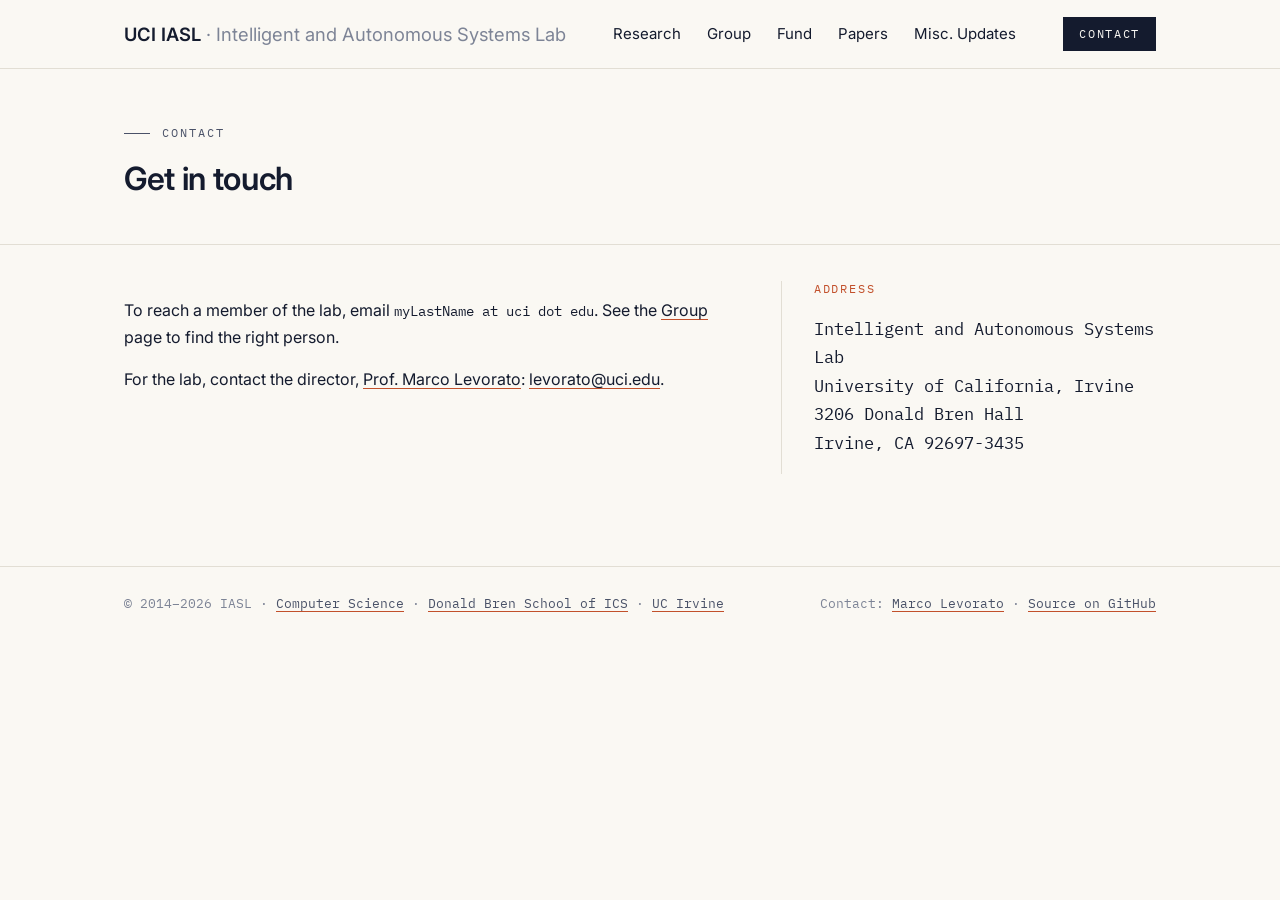
==== contact.html @ 03bd8727 "Add lightweight static IASL website Plain HTML pages (home, research, group, fund, papers, updates, " ====
<!doctype html>
<html lang="en">
<head>
<meta charset="utf-8">
<meta name="viewport" content="width=device-width, initial-scale=1">
<title>Contact — UCI IASL</title>
<meta name="description" content="Intelligent and Autonomous Systems Lab, University of California, Irvine">
<link rel="icon" href="favicon.ico">
<link rel="preconnect" href="https://fonts.googleapis.com">
<link rel="preconnect" href="https://fonts.gstatic.com" crossorigin>
<link href="https://fonts.googleapis.com/css2?family=IBM+Plex+Mono:wght@400;500&family=Inter:ital,wght@0,400;0,500;0,600;1,400&display=swap" rel="stylesheet">
<link rel="stylesheet" href="css/style.css">
</head>
<body>

<header class="site-header">
  <div class="wrap">
    <a class="brand" href="index.html">UCI IASL <span>· Intelligent and Autonomous Systems Lab</span></a>
    <nav class="nav"><a href="research.html">Research</a><a href="group.html">Group</a><a href="fund.html">Fund</a><a href="papers.html">Papers</a><a href="updates.html">Misc. Updates</a></nav>
    <a class="btn" href="contact.html">Contact</a>
  </div>
</header>

<main>
<section class="page-head">
  <div class="wrap">
    <p class="kicker">Contact</p>
    <h1>Get in touch</h1>
  </div>
</section>
<section class="section">
  <div class="wrap grid-2">
    <div>
      <p>To reach a member of the lab, email <span class="mono">myLastName at uci dot edu</span>. See the <a href="group.html">Group</a> page to find the right person.</p>
      <p>For the lab, contact the director, <a href="levorato.html">Prof. Marco Levorato</a>: <a href="mailto:levorato@uci.edu">levorato@uci.edu</a>.</p>
    </div>
    <div class="aside">
      <p class="label">Address</p>
      <p class="mono" style="font-style:normal">Intelligent and Autonomous Systems Lab<br>University of California, Irvine<br>3206 Donald Bren Hall<br>Irvine, CA 92697-3435</p>
    </div>
  </div>
</section>
</main>

<footer class="site-footer">
  <div class="wrap">
    <div>© 2014–2026 IASL · <a href="https://www.cs.uci.edu">Computer Science</a> · <a href="https://www.ics.uci.edu">Donald Bren School of ICS</a> · <a href="https://uci.edu">UC Irvine</a></div>
    <div>Contact: <a href="mailto:levorato@uci.edu">Marco Levorato</a> · <a href="https://github.com/uci-iasl/website">Source on GitHub</a></div>
  </div>
</footer>

</body>
</html>
---- css/style.css ----
/* IASL — one stylesheet for every page. Edit the tokens below to restyle. */
:root {
  --paper: #faf8f3;      /* page background (warm off-white) */
  --ink: #141b2e;        /* primary text, navy */
  --ink-2: #4a5268;      /* secondary text */
  --ink-3: #7d8496;      /* muted labels */
  --rule: #e2ded4;       /* hairlines */
  --accent: #c2502b;     /* rust accent */
  --band: #121a2e;       /* dark navy band */
  --band-ink: #e9e6de;
  --sans: "Inter", -apple-system, BlinkMacSystemFont, "Segoe UI", Helvetica, Arial, sans-serif;
  --mono: "IBM Plex Mono", ui-monospace, SFMono-Regular, Menlo, Consolas, monospace;
  --max: 1080px;
}

* { box-sizing: border-box; }
html { -webkit-text-size-adjust: 100%; }
body {
  margin: 0;
  background: var(--paper);
  color: var(--ink);
  font: 16px/1.65 var(--sans);
}
a { color: inherit; text-decoration-color: var(--accent); text-decoration-thickness: 1px; text-underline-offset: 3px; }
a:hover { color: var(--accent); }
img { max-width: 100%; height: auto; }

.wrap { max-width: var(--max); margin: 0 auto; padding: 0 24px; }

/* ---------- Header ---------- */
.site-header { border-bottom: 1px solid var(--rule); }
.site-header .wrap {
  display: flex; align-items: center; justify-content: space-between;
  gap: 24px; min-height: 68px; flex-wrap: wrap; padding-block: 12px;
}
.brand { font-size: 1.15rem; font-weight: 600; text-decoration: none; white-space: nowrap; }
.brand span { color: var(--ink-3); font-weight: 400; }
@media (max-width: 1100px) { .brand span { display: none; } }
.nav { display: flex; gap: 26px; flex-wrap: wrap; font: 15px/1 var(--sans); }
.nav a { text-decoration: none; color: var(--ink); padding: 6px 0; border-bottom: 1px solid transparent; }
.nav a:hover, .nav a[aria-current="page"] { border-bottom-color: var(--accent); color: var(--ink); }
.btn {
  font: 12px/1 var(--mono); letter-spacing: .14em; text-transform: uppercase;
  background: var(--ink); color: var(--paper); padding: 11px 16px; text-decoration: none;
}
.btn:hover { background: var(--accent); color: #fff; }

/* ---------- Type helpers ---------- */
.kicker {
  font: 12px/1.4 var(--mono); letter-spacing: .16em; text-transform: uppercase;
  color: var(--ink-2); display: flex; align-items: center; gap: 12px; margin: 0 0 18px;
}
.kicker::before { content: ""; width: 26px; height: 1px; background: var(--ink-2); }
.label { font: 12px/1.4 var(--mono); letter-spacing: .16em; text-transform: uppercase; color: var(--accent); margin: 0 0 10px; }
.mono { font-family: var(--mono); font-size: 14px; line-height: 1.7; }
.muted { color: var(--ink-3); }
em.accent { color: var(--accent); }

h1 { font-weight: 600; font-size: 2rem; line-height: 1.2; letter-spacing: -.01em; margin: 0 0 18px; }
h2 { font-weight: 600; font-size: 1.45rem; line-height: 1.3; margin: 0 0 14px; }
h3 { font-weight: 600; font-size: 1.08rem; margin: 26px 0 8px; }
.lede { font-size: 1.1rem; color: var(--ink-2); max-width: 44rem; }

/* ---------- Layout ---------- */
.page-head { padding: 56px 0 28px; }
.section { padding: 36px 0; border-top: 1px solid var(--rule); }
.section:first-of-type { border-top: 0; }
.grid-2 { display: grid; grid-template-columns: 1.6fr 1fr; gap: 56px; }
.aside { border-left: 1px solid var(--rule); padding-left: 32px; }
.aside p:not(.label) { font-style: italic; font-size: 1.05rem; }
@media (max-width: 820px) {
  .grid-2 { grid-template-columns: 1fr; gap: 28px; }
  .aside { border-left: 0; padding-left: 0; border-top: 1px solid var(--rule); padding-top: 24px; }
}

/* Section with a label column on the left (research areas, years, roles) */
.split { display: grid; grid-template-columns: 200px 1fr; gap: 32px; }
.split > .label { padding-top: 6px; }
@media (max-width: 720px) { .split { grid-template-columns: 1fr; gap: 6px; } }

/* ---------- Dark "latest" band ---------- */
.band { background: var(--band); color: var(--band-ink); padding: 40px 0; margin-top: 40px; }
.band .wrap { display: grid; grid-template-columns: 140px repeat(auto-fit, minmax(220px, 1fr)); gap: 0; }
.band .label { color: var(--accent); }
.band .all { font: 11px/1 var(--mono); letter-spacing: .16em; text-transform: uppercase; color: #9aa0b0; text-decoration: none; }
.band .item { border-left: 1px solid #2c3550; padding: 0 22px; }
.band .date { font: 12px/1 var(--mono); letter-spacing: .1em; color: var(--accent); margin-bottom: 10px; }
.band .item p { margin: 0; font-size: 1rem; line-height: 1.5; }
@media (max-width: 720px) {
  .band .wrap { grid-template-columns: 1fr; gap: 22px; }
  .band .item { border-left: 0; border-top: 1px solid #2c3550; padding: 18px 0 0; }
}

/* ---------- Lists ---------- */
.plain { list-style: none; padding: 0; margin: 0; }
.plain > li { padding: 14px 0; border-bottom: 1px solid var(--rule); }
.plain > li:last-child { border-bottom: 0; }

/* Publications */
.pubs { counter-reset: pub; }
.pubs li { font-size: 15px; line-height: 1.55; }
.pubs .t { font-weight: 600; }
.pubs .v { font-style: italic; color: var(--ink-2); }
.pubs .links { font: 12px/1 var(--mono); letter-spacing: .06em; margin-left: 6px; white-space: nowrap; }
.pubs .links a { color: var(--accent); text-decoration: none; margin-right: 8px; }
.pubs .links a:hover { text-decoration: underline; }
.years { font: 13px/2 var(--mono); display: flex; flex-wrap: wrap; gap: 4px 14px; margin: 8px 0 0; }
.years a { text-decoration: none; color: var(--ink-2); }
.years a:hover { color: var(--accent); }

/* People */
.people { display: grid; grid-template-columns: repeat(auto-fill, minmax(260px, 1fr)); gap: 0 32px; }
.person { padding: 16px 0; border-bottom: 1px solid var(--rule); }
.person .n { font-weight: 600; font-size: 1.05rem; }
.person .r { color: var(--ink-2); font-size: 15px; }
.person .y { font: 12px/1.6 var(--mono); color: var(--ink-3); }
.person .l { font: 12px/1.6 var(--mono); }
.person .l a { color: var(--accent); text-decoration: none; margin-right: 10px; }

/* Funded projects / CV rows */
.rows > li { display: grid; grid-template-columns: 110px 1fr; gap: 20px; }
.rows .when { font: 13px/1.9 var(--mono); color: var(--accent); }
.rows .meta { font: 13px/1.7 var(--mono); color: var(--ink-3); }
@media (max-width: 600px) { .rows > li { grid-template-columns: 1fr; gap: 2px; } }

.tags { display: flex; flex-wrap: wrap; gap: 8px; padding: 0; list-style: none; margin: 10px 0 0; }
.tags li { font: 12px/1 var(--mono); border: 1px solid var(--rule); padding: 7px 10px; color: var(--ink-2); }

/* ---------- Footer ---------- */
.site-footer { border-top: 1px solid var(--rule); margin-top: 56px; padding: 26px 0 40px; }
.site-footer .wrap { display: flex; justify-content: space-between; gap: 16px; flex-wrap: wrap; font: 13px/1.7 var(--mono); color: var(--ink-3); }
.site-footer a { color: var(--ink-2); }

main > .band:last-child { margin-bottom: -56px; }
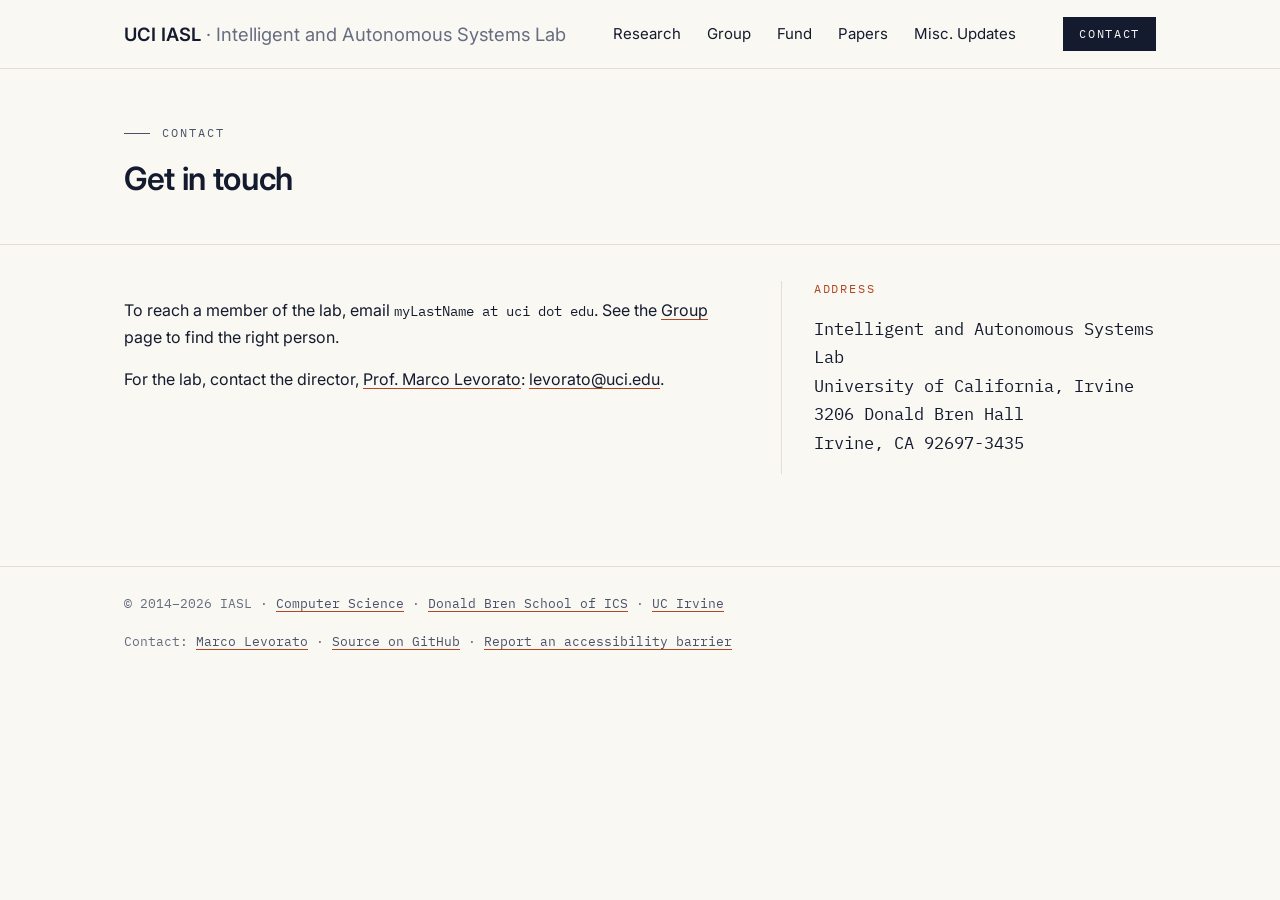
==== commit 4b590ca5: "Accessibility fixes for WCAG 2.1 AA - Darken accent and muted grey to meet 4.5:1 contrast; lighter a" ====
--- a/contact.html
+++ b/contact.html
@@ -12,16 +12,17 @@
 <link rel="stylesheet" href="css/style.css">
 </head>
 <body>
+<a class="skip-link" href="#main">Skip to main content</a>
 
 <header class="site-header">
   <div class="wrap">
     <a class="brand" href="index.html">UCI IASL <span>· Intelligent and Autonomous Systems Lab</span></a>
     <nav class="nav"><a href="research.html">Research</a><a href="group.html">Group</a><a href="fund.html">Fund</a><a href="papers.html">Papers</a><a href="updates.html">Misc. Updates</a></nav>
-    <a class="btn" href="contact.html">Contact</a>
+    <a class="btn" href="contact.html" aria-current="page">Contact</a>
   </div>
 </header>
 
-<main>
+<main id="main" tabindex="-1">
 <section class="page-head">
   <div class="wrap">
     <p class="kicker">Contact</p>
@@ -35,7 +36,7 @@
       <p>For the lab, contact the director, <a href="levorato.html">Prof. Marco Levorato</a>: <a href="mailto:levorato@uci.edu">levorato@uci.edu</a>.</p>
     </div>
     <div class="aside">
-      <p class="label">Address</p>
+      <h2 class="label">Address</h2>
       <p class="mono" style="font-style:normal">Intelligent and Autonomous Systems Lab<br>University of California, Irvine<br>3206 Donald Bren Hall<br>Irvine, CA 92697-3435</p>
     </div>
   </div>
@@ -45,7 +46,7 @@
 <footer class="site-footer">
   <div class="wrap">
     <div>© 2014–2026 IASL · <a href="https://www.cs.uci.edu">Computer Science</a> · <a href="https://www.ics.uci.edu">Donald Bren School of ICS</a> · <a href="https://uci.edu">UC Irvine</a></div>
-    <div>Contact: <a href="mailto:levorato@uci.edu">Marco Levorato</a> · <a href="https://github.com/uci-iasl/website">Source on GitHub</a></div>
+    <div>Contact: <a href="mailto:levorato@uci.edu" aria-label="Email Marco Levorato">Marco Levorato</a> · <a href="https://github.com/uci-iasl/website">Source on GitHub</a> · <a href="https://accessibility.uci.edu/reporting.php">Report an accessibility barrier</a></div>
   </div>
 </footer>
 
--- a/css/style.css
+++ b/css/style.css
@@ -3,9 +3,11 @@
   --paper: #faf8f3;      /* page background (warm off-white) */
   --ink: #141b2e;        /* primary text, navy */
   --ink-2: #4a5268;      /* secondary text */
-  --ink-3: #7d8496;      /* muted labels */
+  --ink-3: #666d80;      /* muted labels (4.9:1 on --paper) */
   --rule: #e2ded4;       /* hairlines */
-  --accent: #c2502b;     /* rust accent */
+  --accent: #b34723;     /* rust accent (5.2:1 on --paper) */
+  --accent-on-dark: #e07a54; /* rust on the navy band (5.8:1) */
+  --focus: #1d4ed8;      /* keyboard focus ring */
   --band: #121a2e;       /* dark navy band */
   --band-ink: #e9e6de;
   --sans: "Inter", -apple-system, BlinkMacSystemFont, "Segoe UI", Helvetica, Arial, sans-serif;
@@ -25,6 +27,19 @@
 a:hover { color: var(--accent); }
 img { max-width: 100%; height: auto; }
 
+/* ---------- Accessibility ---------- */
+/* Visible keyboard focus on every link and control (WCAG 2.4.7) */
+:focus-visible { outline: 3px solid var(--focus); outline-offset: 2px; }
+.band :focus-visible { outline-color: #ffffff; }
+main:focus { outline: none; }
+/* Skip link: hidden until a keyboard user tabs to it (WCAG 2.4.1) */
+.skip-link {
+  position: absolute; left: 16px; top: -100px; z-index: 100;
+  background: var(--ink); color: var(--paper); padding: 12px 16px;
+  font: 600 14px/1 var(--sans); text-decoration: none;
+}
+.skip-link:focus { top: 12px; }
+
 .wrap { max-width: var(--max); margin: 0 auto; padding: 0 24px; }
 
 /* ---------- Header ---------- */
@@ -38,7 +53,7 @@
 @media (max-width: 1100px) { .brand span { display: none; } }
 .nav { display: flex; gap: 26px; flex-wrap: wrap; font: 15px/1 var(--sans); }
 .nav a { text-decoration: none; color: var(--ink); padding: 6px 0; border-bottom: 1px solid transparent; }
-.nav a:hover, .nav a[aria-current="page"] { border-bottom-color: var(--accent); color: var(--ink); }
+.nav a:hover, .nav a[aria-current] { border-bottom-color: var(--accent); color: var(--ink); }
 .btn {
   font: 12px/1 var(--mono); letter-spacing: .14em; text-transform: uppercase;
   background: var(--ink); color: var(--paper); padding: 11px 16px; text-decoration: none;
@@ -81,10 +96,10 @@
 /* ---------- Dark "latest" band ---------- */
 .band { background: var(--band); color: var(--band-ink); padding: 40px 0; margin-top: 40px; }
 .band .wrap { display: grid; grid-template-columns: 140px repeat(auto-fit, minmax(220px, 1fr)); gap: 0; }
-.band .label { color: var(--accent); }
+.band .label { color: var(--accent-on-dark); }
 .band .all { font: 11px/1 var(--mono); letter-spacing: .16em; text-transform: uppercase; color: #9aa0b0; text-decoration: none; }
 .band .item { border-left: 1px solid #2c3550; padding: 0 22px; }
-.band .date { font: 12px/1 var(--mono); letter-spacing: .1em; color: var(--accent); margin-bottom: 10px; }
+.band .date { font: 12px/1 var(--mono); letter-spacing: .1em; color: var(--accent-on-dark); margin-bottom: 10px; }
 .band .item p { margin: 0; font-size: 1rem; line-height: 1.5; }
 @media (max-width: 720px) {
   .band .wrap { grid-template-columns: 1fr; gap: 22px; }
@@ -111,7 +126,7 @@
 /* People */
 .people { display: grid; grid-template-columns: repeat(auto-fill, minmax(260px, 1fr)); gap: 0 32px; }
 .person { padding: 16px 0; border-bottom: 1px solid var(--rule); }
-.person .n { font-weight: 600; font-size: 1.05rem; }
+.person .n { font-weight: 600; font-size: 1.05rem; line-height: 1.4; margin: 0; }
 .person .r { color: var(--ink-2); font-size: 15px; }
 .person .y { font: 12px/1.6 var(--mono); color: var(--ink-3); }
 .person .l { font: 12px/1.6 var(--mono); }
@@ -132,3 +147,8 @@
 .site-footer a { color: var(--ink-2); }
 
 main > .band:last-child { margin-bottom: -56px; }
+
+/* Figures (research page) */
+.fig { margin: 22px 0 6px; }
+.fig img { display: block; width: auto; max-width: 100%; height: auto; border: 1px solid var(--rule); }
+.fig figcaption { font: 13px/1.6 var(--mono); color: var(--ink-3); margin-top: 10px; }
